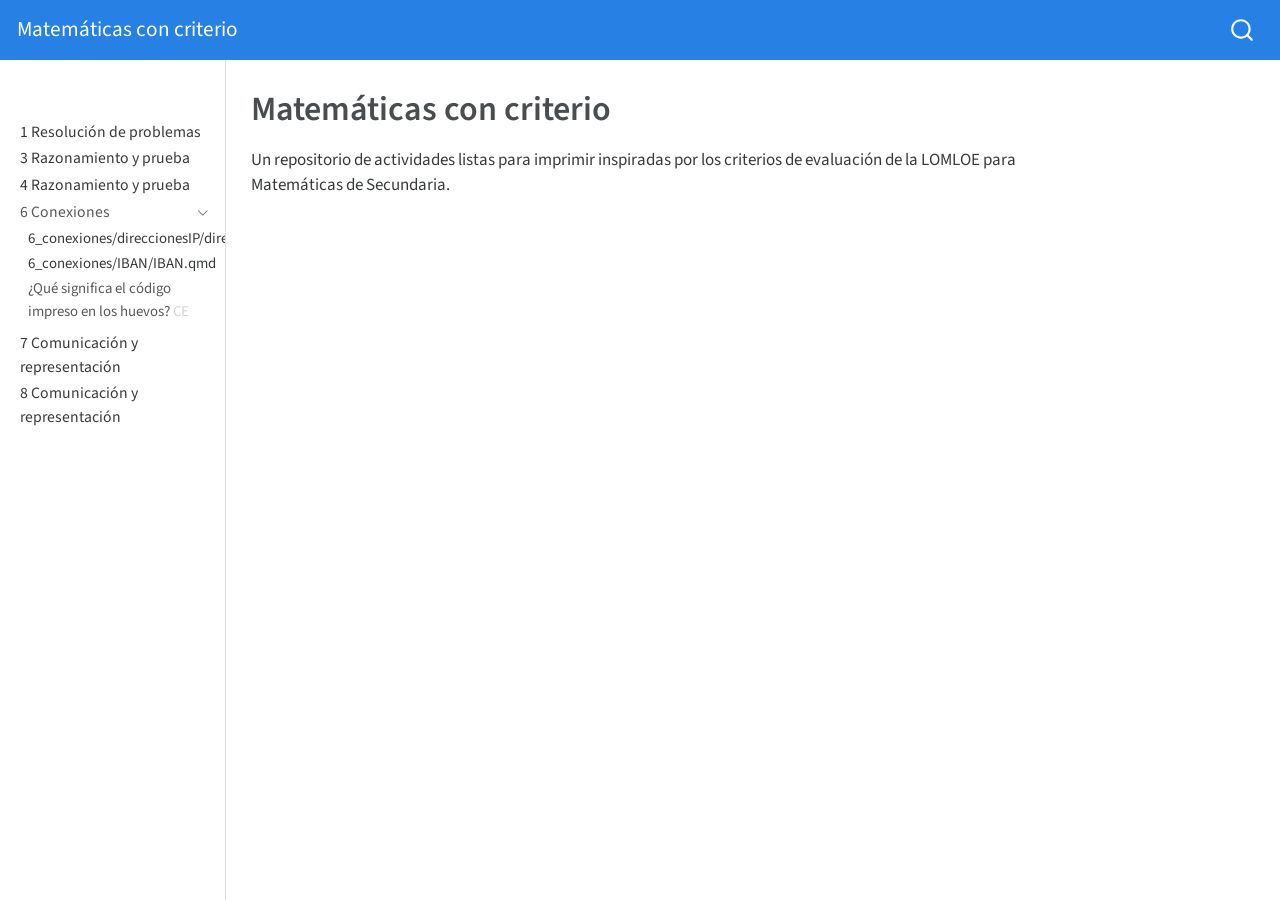
==== index.html @ c4a3662a "olakase" ====
<!DOCTYPE html>
<html xmlns="http://www.w3.org/1999/xhtml" lang="en" xml:lang="en"><head>

<meta charset="utf-8">
<meta name="generator" content="quarto-1.3.450">

<meta name="viewport" content="width=device-width, initial-scale=1.0, user-scalable=yes">


<title>Matemáticas con criterio</title>
<style>
code{white-space: pre-wrap;}
span.smallcaps{font-variant: small-caps;}
div.columns{display: flex; gap: min(4vw, 1.5em);}
div.column{flex: auto; overflow-x: auto;}
div.hanging-indent{margin-left: 1.5em; text-indent: -1.5em;}
ul.task-list{list-style: none;}
ul.task-list li input[type="checkbox"] {
  width: 0.8em;
  margin: 0 0.8em 0.2em -1em; /* quarto-specific, see https://github.com/quarto-dev/quarto-cli/issues/4556 */ 
  vertical-align: middle;
}
</style>


<script src="site_libs/quarto-nav/quarto-nav.js"></script>
<script src="site_libs/quarto-nav/headroom.min.js"></script>
<script src="site_libs/clipboard/clipboard.min.js"></script>
<script src="site_libs/quarto-search/autocomplete.umd.js"></script>
<script src="site_libs/quarto-search/fuse.min.js"></script>
<script src="site_libs/quarto-search/quarto-search.js"></script>
<meta name="quarto:offset" content="./">
<script src="site_libs/quarto-html/quarto.js"></script>
<script src="site_libs/quarto-html/popper.min.js"></script>
<script src="site_libs/quarto-html/tippy.umd.min.js"></script>
<script src="site_libs/quarto-html/anchor.min.js"></script>
<link href="site_libs/quarto-html/tippy.css" rel="stylesheet">
<link href="site_libs/quarto-html/quarto-syntax-highlighting.css" rel="stylesheet" id="quarto-text-highlighting-styles">
<script src="site_libs/bootstrap/bootstrap.min.js"></script>
<link href="site_libs/bootstrap/bootstrap-icons.css" rel="stylesheet">
<link href="site_libs/bootstrap/bootstrap.min.css" rel="stylesheet" id="quarto-bootstrap" data-mode="light">
<script id="quarto-search-options" type="application/json">{
  "location": "navbar",
  "copy-button": false,
  "collapse-after": 3,
  "panel-placement": "end",
  "type": "overlay",
  "limit": 20,
  "language": {
    "search-no-results-text": "No results",
    "search-matching-documents-text": "matching documents",
    "search-copy-link-title": "Copy link to search",
    "search-hide-matches-text": "Hide additional matches",
    "search-more-match-text": "more match in this document",
    "search-more-matches-text": "more matches in this document",
    "search-clear-button-title": "Clear",
    "search-detached-cancel-button-title": "Cancel",
    "search-submit-button-title": "Submit",
    "search-label": "Search"
  }
}</script>


<link rel="stylesheet" href="styles.css">
</head>

<body class="nav-sidebar docked nav-fixed">

<div id="quarto-search-results"></div>
  <header id="quarto-header" class="headroom fixed-top">
    <nav class="navbar navbar-expand-lg navbar-dark ">
      <div class="navbar-container container-fluid">
      <div class="navbar-brand-container">
    <a class="navbar-brand" href="./index.html">
    <span class="navbar-title">Matemáticas con criterio</span>
    </a>
  </div>
        <div class="quarto-navbar-tools ms-auto">
</div>
          <div id="quarto-search" class="" title="Search"></div>
      </div> <!-- /container-fluid -->
    </nav>
  <nav class="quarto-secondary-nav">
    <div class="container-fluid d-flex">
      <button type="button" class="quarto-btn-toggle btn" data-bs-toggle="collapse" data-bs-target="#quarto-sidebar,#quarto-sidebar-glass" aria-controls="quarto-sidebar" aria-expanded="false" aria-label="Toggle sidebar navigation" onclick="if (window.quartoToggleHeadroom) { window.quartoToggleHeadroom(); }">
        <i class="bi bi-layout-text-sidebar-reverse"></i>
      </button>
      <nav class="quarto-page-breadcrumbs" aria-label="breadcrumb"><ol class="breadcrumb"><li class="breadcrumb-item">Matemáticas con criterio</li></ol></nav>
      <a class="flex-grow-1" role="button" data-bs-toggle="collapse" data-bs-target="#quarto-sidebar,#quarto-sidebar-glass" aria-controls="quarto-sidebar" aria-expanded="false" aria-label="Toggle sidebar navigation" onclick="if (window.quartoToggleHeadroom) { window.quartoToggleHeadroom(); }">      
      </a>
      <button type="button" class="btn quarto-search-button" aria-label="" onclick="window.quartoOpenSearch();">
        <i class="bi bi-search"></i>
      </button>
    </div>
  </nav>
</header>
<!-- content -->
<div id="quarto-content" class="quarto-container page-columns page-rows-contents page-layout-article page-navbar">
<!-- sidebar -->
  <nav id="quarto-sidebar" class="sidebar collapse collapse-horizontal sidebar-navigation docked overflow-auto">
        <div class="mt-2 flex-shrink-0 align-items-center">
        <div class="sidebar-search">
        <div id="quarto-search" class="" title="Search"></div>
        </div>
        </div>
    <div class="sidebar-menu-container"> 
    <ul class="list-unstyled mt-1">
        <li class="sidebar-item sidebar-item-section">
      <span class="sidebar-item-text sidebar-link text-start">
 <span class="menu-text">1 Resolución de problemas</span></span>
  </li>
        <li class="sidebar-item sidebar-item-section">
      <span class="sidebar-item-text sidebar-link text-start">
 <span class="menu-text">3 Razonamiento y prueba</span></span>
  </li>
        <li class="sidebar-item sidebar-item-section">
      <span class="sidebar-item-text sidebar-link text-start">
 <span class="menu-text">4 Razonamiento y prueba</span></span>
  </li>
        <li class="sidebar-item sidebar-item-section">
      <div class="sidebar-item-container"> 
            <a class="sidebar-item-text sidebar-link text-start" data-bs-toggle="collapse" data-bs-target="#quarto-sidebar-section-4" aria-expanded="true">
 <span class="menu-text">6 Conexiones</span></a>
          <a class="sidebar-item-toggle text-start" data-bs-toggle="collapse" data-bs-target="#quarto-sidebar-section-4" aria-expanded="true" aria-label="Toggle section">
            <i class="bi bi-chevron-right ms-2"></i>
          </a> 
      </div>
      <ul id="quarto-sidebar-section-4" class="collapse list-unstyled sidebar-section depth1 show">  
          <li class="sidebar-item">
 <span class="menu-text">6_conexiones/direccionesIP/direccionesIP.qmd</span>
  </li>
          <li class="sidebar-item">
 <span class="menu-text">6_conexiones/IBAN/IBAN.qmd</span>
  </li>
          <li class="sidebar-item">
  <div class="sidebar-item-container"> 
  <a href="./6_conexiones/codigoHuevos/codigoHuevos.html" class="sidebar-item-text sidebar-link">
 <span class="menu-text">¿Qué significa el código impreso en los huevos? <span style="color:lightgrey;">CE</span></span></a>
  </div>
</li>
      </ul>
  </li>
        <li class="sidebar-item sidebar-item-section">
      <span class="sidebar-item-text sidebar-link text-start">
 <span class="menu-text">7 Comunicación y representación</span></span>
  </li>
        <li class="sidebar-item sidebar-item-section">
      <span class="sidebar-item-text sidebar-link text-start">
 <span class="menu-text">8 Comunicación y representación</span></span>
  </li>
    </ul>
    </div>
</nav>
<div id="quarto-sidebar-glass" data-bs-toggle="collapse" data-bs-target="#quarto-sidebar,#quarto-sidebar-glass"></div>
<!-- margin-sidebar -->
    <div id="quarto-margin-sidebar" class="sidebar margin-sidebar">
        
    </div>
<!-- main -->
<main class="content" id="quarto-document-content">

<header id="title-block-header" class="quarto-title-block default">
<div class="quarto-title">
<h1 class="title">Matemáticas con criterio</h1>
</div>



<div class="quarto-title-meta">

    
  
    
  </div>
  

</header>

<p>Un repositorio de actividades listas para imprimir inspiradas por los criterios de evaluación de la LOMLOE para Matemáticas de Secundaria.</p>



</main> <!-- /main -->
<script id="quarto-html-after-body" type="application/javascript">
window.document.addEventListener("DOMContentLoaded", function (event) {
  const toggleBodyColorMode = (bsSheetEl) => {
    const mode = bsSheetEl.getAttribute("data-mode");
    const bodyEl = window.document.querySelector("body");
    if (mode === "dark") {
      bodyEl.classList.add("quarto-dark");
      bodyEl.classList.remove("quarto-light");
    } else {
      bodyEl.classList.add("quarto-light");
      bodyEl.classList.remove("quarto-dark");
    }
  }
  const toggleBodyColorPrimary = () => {
    const bsSheetEl = window.document.querySelector("link#quarto-bootstrap");
    if (bsSheetEl) {
      toggleBodyColorMode(bsSheetEl);
    }
  }
  toggleBodyColorPrimary();  
  const icon = "";
  const anchorJS = new window.AnchorJS();
  anchorJS.options = {
    placement: 'right',
    icon: icon
  };
  anchorJS.add('.anchored');
  const isCodeAnnotation = (el) => {
    for (const clz of el.classList) {
      if (clz.startsWith('code-annotation-')) {                     
        return true;
      }
    }
    return false;
  }
  const clipboard = new window.ClipboardJS('.code-copy-button', {
    text: function(trigger) {
      const codeEl = trigger.previousElementSibling.cloneNode(true);
      for (const childEl of codeEl.children) {
        if (isCodeAnnotation(childEl)) {
          childEl.remove();
        }
      }
      return codeEl.innerText;
    }
  });
  clipboard.on('success', function(e) {
    // button target
    const button = e.trigger;
    // don't keep focus
    button.blur();
    // flash "checked"
    button.classList.add('code-copy-button-checked');
    var currentTitle = button.getAttribute("title");
    button.setAttribute("title", "Copied!");
    let tooltip;
    if (window.bootstrap) {
      button.setAttribute("data-bs-toggle", "tooltip");
      button.setAttribute("data-bs-placement", "left");
      button.setAttribute("data-bs-title", "Copied!");
      tooltip = new bootstrap.Tooltip(button, 
        { trigger: "manual", 
          customClass: "code-copy-button-tooltip",
          offset: [0, -8]});
      tooltip.show();    
    }
    setTimeout(function() {
      if (tooltip) {
        tooltip.hide();
        button.removeAttribute("data-bs-title");
        button.removeAttribute("data-bs-toggle");
        button.removeAttribute("data-bs-placement");
      }
      button.setAttribute("title", currentTitle);
      button.classList.remove('code-copy-button-checked');
    }, 1000);
    // clear code selection
    e.clearSelection();
  });
  function tippyHover(el, contentFn) {
    const config = {
      allowHTML: true,
      content: contentFn,
      maxWidth: 500,
      delay: 100,
      arrow: false,
      appendTo: function(el) {
          return el.parentElement;
      },
      interactive: true,
      interactiveBorder: 10,
      theme: 'quarto',
      placement: 'bottom-start'
    };
    window.tippy(el, config); 
  }
  const noterefs = window.document.querySelectorAll('a[role="doc-noteref"]');
  for (var i=0; i<noterefs.length; i++) {
    const ref = noterefs[i];
    tippyHover(ref, function() {
      // use id or data attribute instead here
      let href = ref.getAttribute('data-footnote-href') || ref.getAttribute('href');
      try { href = new URL(href).hash; } catch {}
      const id = href.replace(/^#\/?/, "");
      const note = window.document.getElementById(id);
      return note.innerHTML;
    });
  }
      let selectedAnnoteEl;
      const selectorForAnnotation = ( cell, annotation) => {
        let cellAttr = 'data-code-cell="' + cell + '"';
        let lineAttr = 'data-code-annotation="' +  annotation + '"';
        const selector = 'span[' + cellAttr + '][' + lineAttr + ']';
        return selector;
      }
      const selectCodeLines = (annoteEl) => {
        const doc = window.document;
        const targetCell = annoteEl.getAttribute("data-target-cell");
        const targetAnnotation = annoteEl.getAttribute("data-target-annotation");
        const annoteSpan = window.document.querySelector(selectorForAnnotation(targetCell, targetAnnotation));
        const lines = annoteSpan.getAttribute("data-code-lines").split(",");
        const lineIds = lines.map((line) => {
          return targetCell + "-" + line;
        })
        let top = null;
        let height = null;
        let parent = null;
        if (lineIds.length > 0) {
            //compute the position of the single el (top and bottom and make a div)
            const el = window.document.getElementById(lineIds[0]);
            top = el.offsetTop;
            height = el.offsetHeight;
            parent = el.parentElement.parentElement;
          if (lineIds.length > 1) {
            const lastEl = window.document.getElementById(lineIds[lineIds.length - 1]);
            const bottom = lastEl.offsetTop + lastEl.offsetHeight;
            height = bottom - top;
          }
          if (top !== null && height !== null && parent !== null) {
            // cook up a div (if necessary) and position it 
            let div = window.document.getElementById("code-annotation-line-highlight");
            if (div === null) {
              div = window.document.createElement("div");
              div.setAttribute("id", "code-annotation-line-highlight");
              div.style.position = 'absolute';
              parent.appendChild(div);
            }
            div.style.top = top - 2 + "px";
            div.style.height = height + 4 + "px";
            let gutterDiv = window.document.getElementById("code-annotation-line-highlight-gutter");
            if (gutterDiv === null) {
              gutterDiv = window.document.createElement("div");
              gutterDiv.setAttribute("id", "code-annotation-line-highlight-gutter");
              gutterDiv.style.position = 'absolute';
              const codeCell = window.document.getElementById(targetCell);
              const gutter = codeCell.querySelector('.code-annotation-gutter');
              gutter.appendChild(gutterDiv);
            }
            gutterDiv.style.top = top - 2 + "px";
            gutterDiv.style.height = height + 4 + "px";
          }
          selectedAnnoteEl = annoteEl;
        }
      };
      const unselectCodeLines = () => {
        const elementsIds = ["code-annotation-line-highlight", "code-annotation-line-highlight-gutter"];
        elementsIds.forEach((elId) => {
          const div = window.document.getElementById(elId);
          if (div) {
            div.remove();
          }
        });
        selectedAnnoteEl = undefined;
      };
      // Attach click handler to the DT
      const annoteDls = window.document.querySelectorAll('dt[data-target-cell]');
      for (const annoteDlNode of annoteDls) {
        annoteDlNode.addEventListener('click', (event) => {
          const clickedEl = event.target;
          if (clickedEl !== selectedAnnoteEl) {
            unselectCodeLines();
            const activeEl = window.document.querySelector('dt[data-target-cell].code-annotation-active');
            if (activeEl) {
              activeEl.classList.remove('code-annotation-active');
            }
            selectCodeLines(clickedEl);
            clickedEl.classList.add('code-annotation-active');
          } else {
            // Unselect the line
            unselectCodeLines();
            clickedEl.classList.remove('code-annotation-active');
          }
        });
      }
  const findCites = (el) => {
    const parentEl = el.parentElement;
    if (parentEl) {
      const cites = parentEl.dataset.cites;
      if (cites) {
        return {
          el,
          cites: cites.split(' ')
        };
      } else {
        return findCites(el.parentElement)
      }
    } else {
      return undefined;
    }
  };
  var bibliorefs = window.document.querySelectorAll('a[role="doc-biblioref"]');
  for (var i=0; i<bibliorefs.length; i++) {
    const ref = bibliorefs[i];
    const citeInfo = findCites(ref);
    if (citeInfo) {
      tippyHover(citeInfo.el, function() {
        var popup = window.document.createElement('div');
        citeInfo.cites.forEach(function(cite) {
          var citeDiv = window.document.createElement('div');
          citeDiv.classList.add('hanging-indent');
          citeDiv.classList.add('csl-entry');
          var biblioDiv = window.document.getElementById('ref-' + cite);
          if (biblioDiv) {
            citeDiv.innerHTML = biblioDiv.innerHTML;
          }
          popup.appendChild(citeDiv);
        });
        return popup.innerHTML;
      });
    }
  }
});
</script>
</div> <!-- /content -->



</body></html>
---- site_libs/quarto-html/tippy.css ----
.tippy-box[data-animation=fade][data-state=hidden]{opacity:0}[data-tippy-root]{max-width:calc(100vw - 10px)}.tippy-box{position:relative;background-color:#333;color:#fff;border-radius:4px;font-size:14px;line-height:1.4;white-space:normal;outline:0;transition-property:transform,visibility,opacity}.tippy-box[data-placement^=top]>.tippy-arrow{bottom:0}.tippy-box[data-placement^=top]>.tippy-arrow:before{bottom:-7px;left:0;border-width:8px 8px 0;border-top-color:initial;transform-origin:center top}.tippy-box[data-placement^=bottom]>.tippy-arrow{top:0}.tippy-box[data-placement^=bottom]>.tippy-arrow:before{top:-7px;left:0;border-width:0 8px 8px;border-bottom-color:initial;transform-origin:center bottom}.tippy-box[data-placement^=left]>.tippy-arrow{right:0}.tippy-box[data-placement^=left]>.tippy-arrow:before{border-width:8px 0 8px 8px;border-left-color:initial;right:-7px;transform-origin:center left}.tippy-box[data-placement^=right]>.tippy-arrow{left:0}.tippy-box[data-placement^=right]>.tippy-arrow:before{left:-7px;border-width:8px 8px 8px 0;border-right-color:initial;transform-origin:center right}.tippy-box[data-inertia][data-state=visible]{transition-timing-function:cubic-bezier(.54,1.5,.38,1.11)}.tippy-arrow{width:16px;height:16px;color:#333}.tippy-arrow:before{content:"";position:absolute;border-color:transparent;border-style:solid}.tippy-content{position:relative;padding:5px 9px;z-index:1}
---- site_libs/quarto-html/quarto-syntax-highlighting.css ----
/* quarto syntax highlight colors */
:root {
  --quarto-hl-ot-color: #003B4F;
  --quarto-hl-at-color: #657422;
  --quarto-hl-ss-color: #20794D;
  --quarto-hl-an-color: #5E5E5E;
  --quarto-hl-fu-color: #4758AB;
  --quarto-hl-st-color: #20794D;
  --quarto-hl-cf-color: #003B4F;
  --quarto-hl-op-color: #5E5E5E;
  --quarto-hl-er-color: #AD0000;
  --quarto-hl-bn-color: #AD0000;
  --quarto-hl-al-color: #AD0000;
  --quarto-hl-va-color: #111111;
  --quarto-hl-bu-color: inherit;
  --quarto-hl-ex-color: inherit;
  --quarto-hl-pp-color: #AD0000;
  --quarto-hl-in-color: #5E5E5E;
  --quarto-hl-vs-color: #20794D;
  --quarto-hl-wa-color: #5E5E5E;
  --quarto-hl-do-color: #5E5E5E;
  --quarto-hl-im-color: #00769E;
  --quarto-hl-ch-color: #20794D;
  --quarto-hl-dt-color: #AD0000;
  --quarto-hl-fl-color: #AD0000;
  --quarto-hl-co-color: #5E5E5E;
  --quarto-hl-cv-color: #5E5E5E;
  --quarto-hl-cn-color: #8f5902;
  --quarto-hl-sc-color: #5E5E5E;
  --quarto-hl-dv-color: #AD0000;
  --quarto-hl-kw-color: #003B4F;
}

/* other quarto variables */
:root {
  --quarto-font-monospace: SFMono-Regular, Menlo, Monaco, Consolas, "Liberation Mono", "Courier New", monospace;
}

pre > code.sourceCode > span {
  color: #003B4F;
}

code span {
  color: #003B4F;
}

code.sourceCode > span {
  color: #003B4F;
}

div.sourceCode,
div.sourceCode pre.sourceCode {
  color: #003B4F;
}

code span.ot {
  color: #003B4F;
  font-style: inherit;
}

code span.at {
  color: #657422;
  font-style: inherit;
}

code span.ss {
  color: #20794D;
  font-style: inherit;
}

code span.an {
  color: #5E5E5E;
  font-style: inherit;
}

code span.fu {
  color: #4758AB;
  font-style: inherit;
}

code span.st {
  color: #20794D;
  font-style: inherit;
}

code span.cf {
  color: #003B4F;
  font-style: inherit;
}

code span.op {
  color: #5E5E5E;
  font-style: inherit;
}

code span.er {
  color: #AD0000;
  font-style: inherit;
}

code span.bn {
  color: #AD0000;
  font-style: inherit;
}

code span.al {
  color: #AD0000;
  font-style: inherit;
}

code span.va {
  color: #111111;
  font-style: inherit;
}

code span.bu {
  font-style: inherit;
}

code span.ex {
  font-style: inherit;
}

code span.pp {
  color: #AD0000;
  font-style: inherit;
}

code span.in {
  color: #5E5E5E;
  font-style: inherit;
}

code span.vs {
  color: #20794D;
  font-style: inherit;
}

code span.wa {
  color: #5E5E5E;
  font-style: italic;
}

code span.do {
  color: #5E5E5E;
  font-style: italic;
}

code span.im {
  color: #00769E;
  font-style: inherit;
}

code span.ch {
  color: #20794D;
  font-style: inherit;
}

code span.dt {
  color: #AD0000;
  font-style: inherit;
}

code span.fl {
  color: #AD0000;
  font-style: inherit;
}

code span.co {
  color: #5E5E5E;
  font-style: inherit;
}

code span.cv {
  color: #5E5E5E;
  font-style: italic;
}

code span.cn {
  color: #8f5902;
  font-style: inherit;
}

code span.sc {
  color: #5E5E5E;
  font-style: inherit;
}

code span.dv {
  color: #AD0000;
  font-style: inherit;
}

code span.kw {
  color: #003B4F;
  font-style: inherit;
}

.prevent-inlining {
  content: "</";
}

/*# sourceMappingURL=debc5d5d77c3f9108843748ff7464032.css.map */
---- styles.css ----
/* css styles */
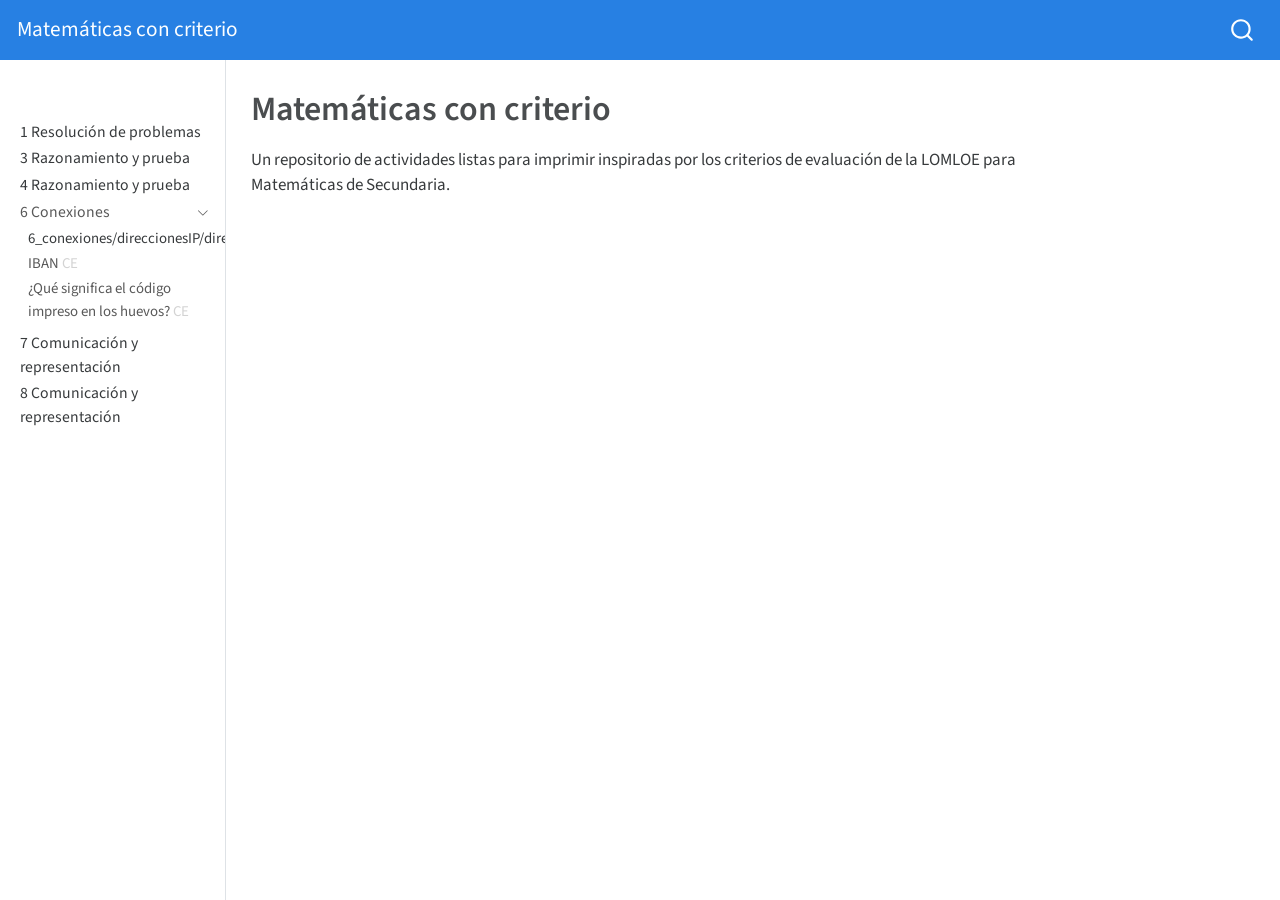
==== commit 8bdd2129: "olakase" ====
--- a/index.html
+++ b/index.html
@@ -130,8 +130,11 @@
  <span class="menu-text">6_conexiones/direccionesIP/direccionesIP.qmd</span>
   </li>
           <li class="sidebar-item">
- <span class="menu-text">6_conexiones/IBAN/IBAN.qmd</span>
-  </li>
+  <div class="sidebar-item-container"> 
+  <a href="./6_conexiones/IBAN/IBAN.html" class="sidebar-item-text sidebar-link">
+ <span class="menu-text">IBAN <span style="color:lightgrey;">CE</span></span></a>
+  </div>
+</li>
           <li class="sidebar-item">
   <div class="sidebar-item-container"> 
   <a href="./6_conexiones/codigoHuevos/codigoHuevos.html" class="sidebar-item-text sidebar-link">
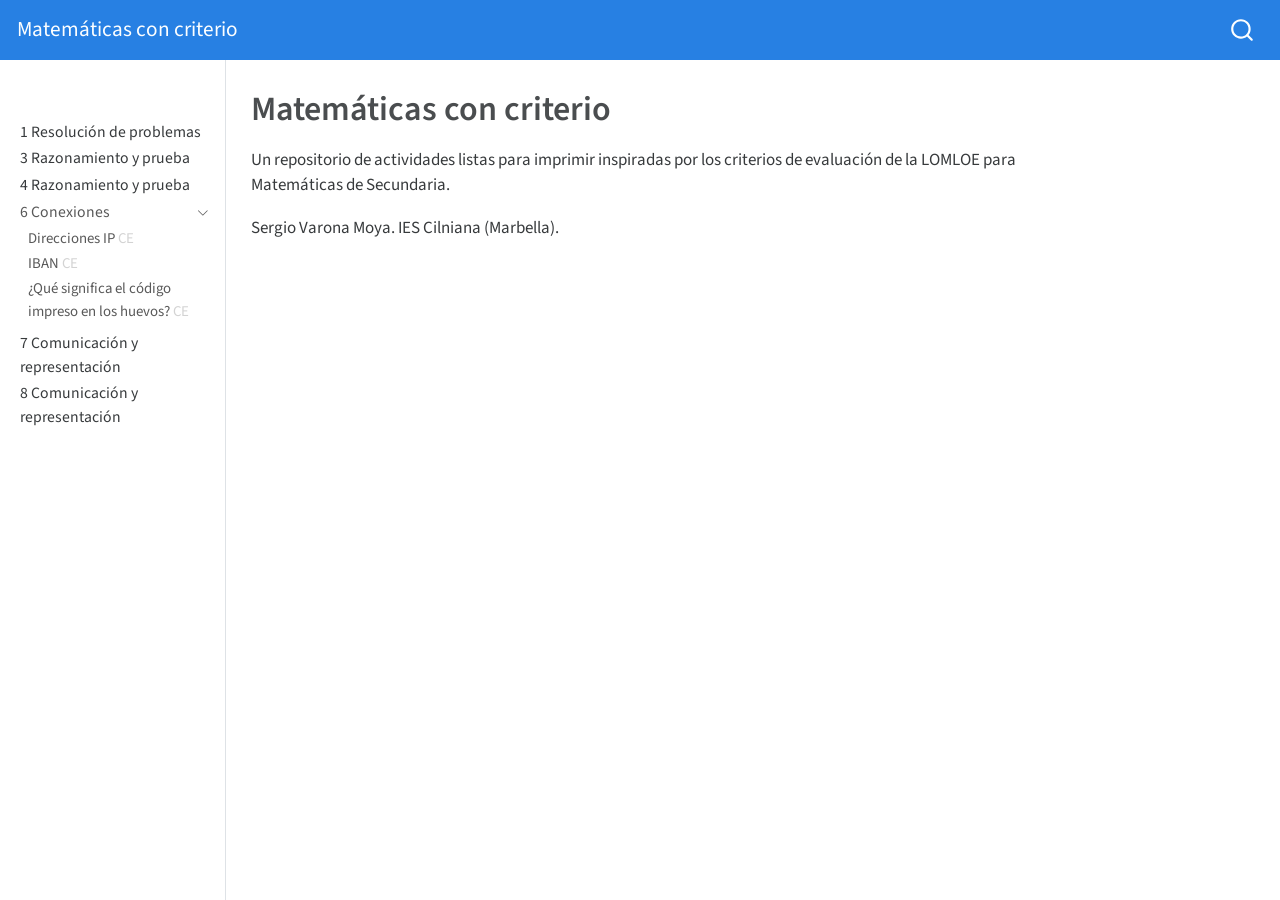
==== commit 641fd44b: "olakase" ====
--- a/index.html
+++ b/index.html
@@ -127,8 +127,11 @@
       </div>
       <ul id="quarto-sidebar-section-4" class="collapse list-unstyled sidebar-section depth1 show">  
           <li class="sidebar-item">
- <span class="menu-text">6_conexiones/direccionesIP/direccionesIP.qmd</span>
-  </li>
+  <div class="sidebar-item-container"> 
+  <a href="./6_conexiones/direccionesIP/direccionesIP.html" class="sidebar-item-text sidebar-link">
+ <span class="menu-text">Direcciones IP <span style="color:lightgrey;">CE</span></span></a>
+  </div>
+</li>
           <li class="sidebar-item">
   <div class="sidebar-item-container"> 
   <a href="./6_conexiones/IBAN/IBAN.html" class="sidebar-item-text sidebar-link">
@@ -183,7 +186,7 @@
 
 
 
-</main> <!-- /main -->
+<p>Sergio Varona Moya. IES Cilniana (Marbella).</p></main> <!-- /main -->
 <script id="quarto-html-after-body" type="application/javascript">
 window.document.addEventListener("DOMContentLoaded", function (event) {
   const toggleBodyColorMode = (bsSheetEl) => {
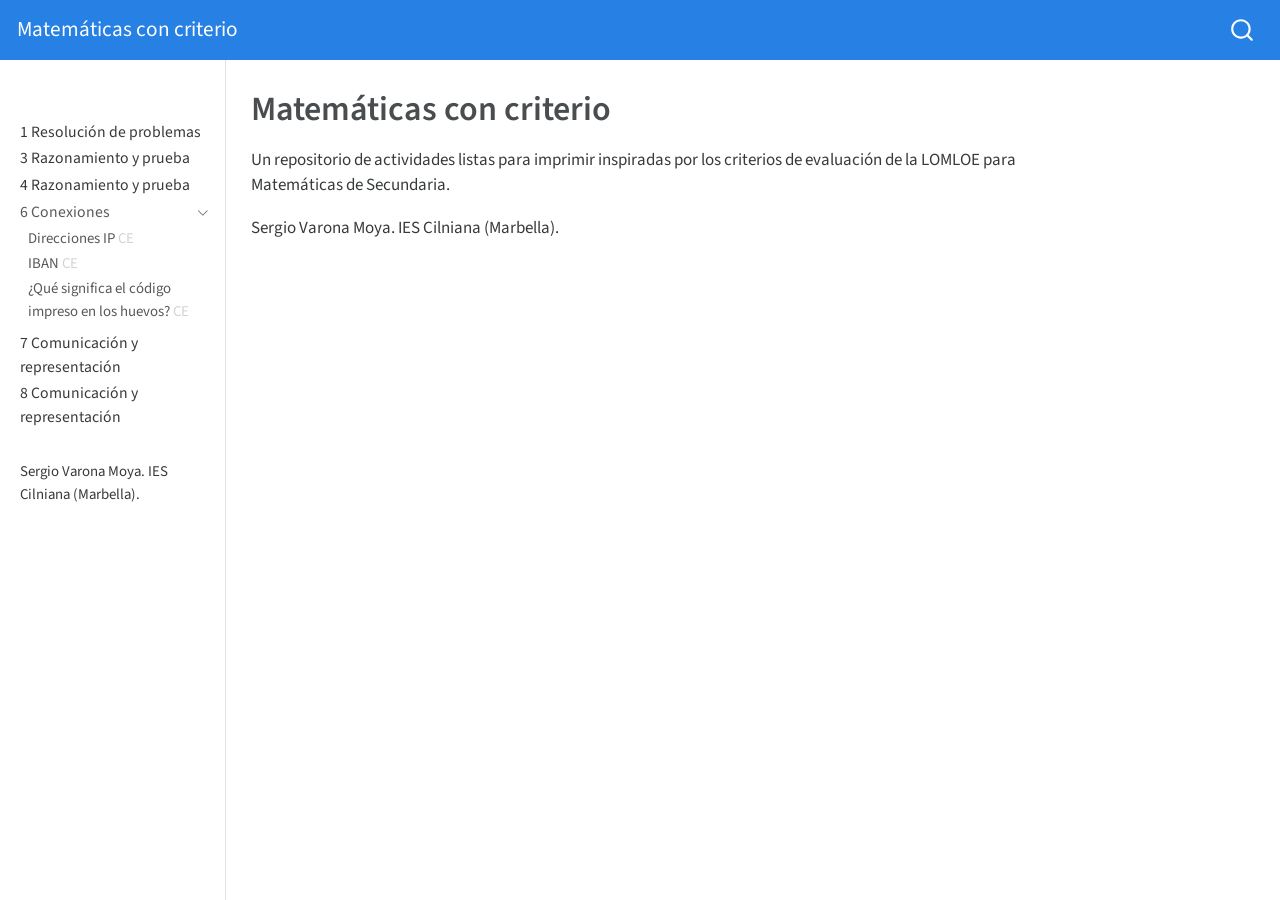
==== commit f091bf8c: "olakase" ====
--- a/index.html
+++ b/index.html
@@ -156,7 +156,9 @@
   </li>
     </ul>
     </div>
-</nav>
+<div class="quarto-sidebar-footer"><div class="sidebar-footer-item">
+<p>Sergio Varona Moya. IES Cilniana (Marbella).</p>
+</div></div></nav>
 <div id="quarto-sidebar-glass" data-bs-toggle="collapse" data-bs-target="#quarto-sidebar,#quarto-sidebar-glass"></div>
 <!-- margin-sidebar -->
     <div id="quarto-margin-sidebar" class="sidebar margin-sidebar">
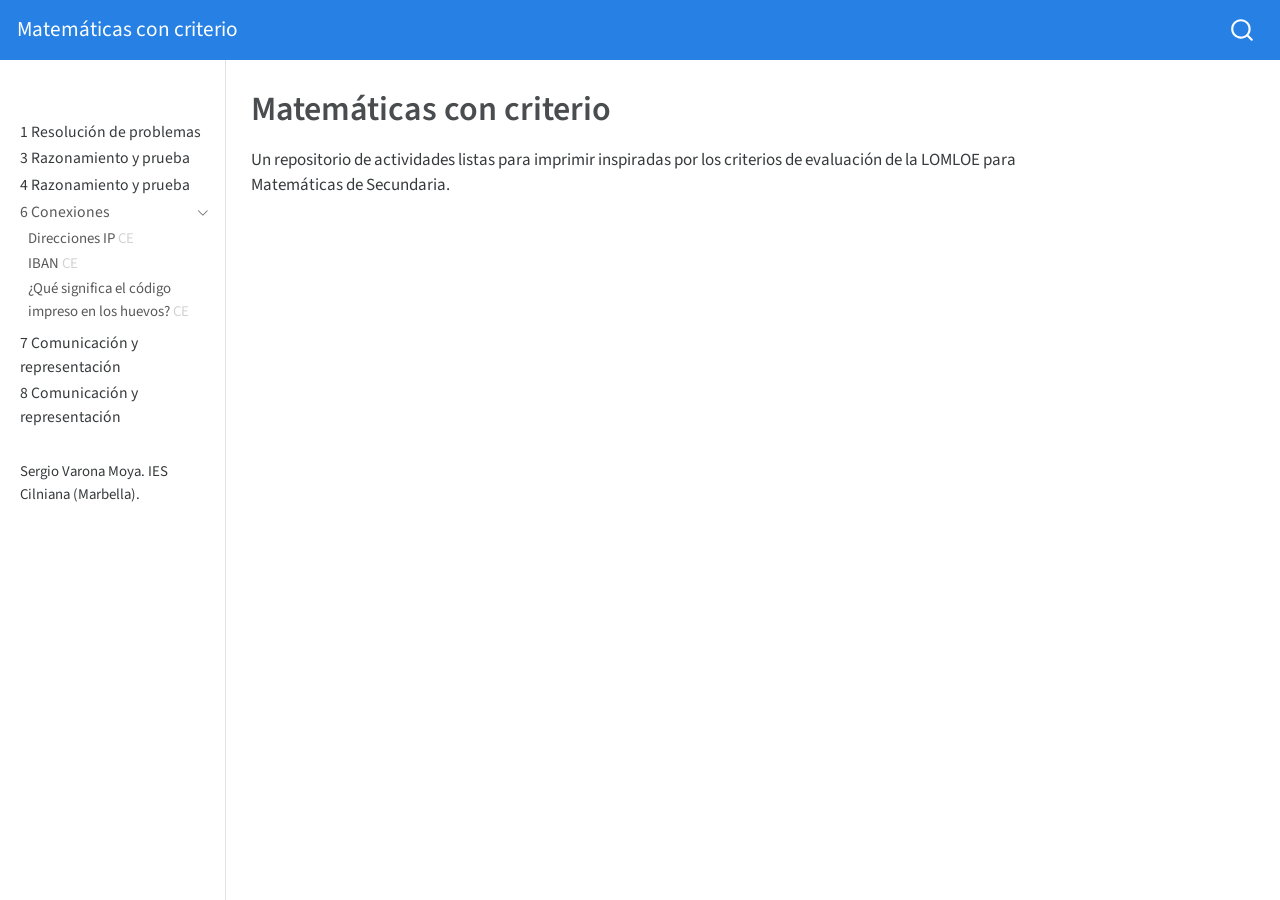
==== commit 97b7dc72: "olakase" ====
--- a/index.html
+++ b/index.html
@@ -188,7 +188,7 @@
 
 
 
-<p>Sergio Varona Moya. IES Cilniana (Marbella).</p></main> <!-- /main -->
+</main> <!-- /main -->
 <script id="quarto-html-after-body" type="application/javascript">
 window.document.addEventListener("DOMContentLoaded", function (event) {
   const toggleBodyColorMode = (bsSheetEl) => {
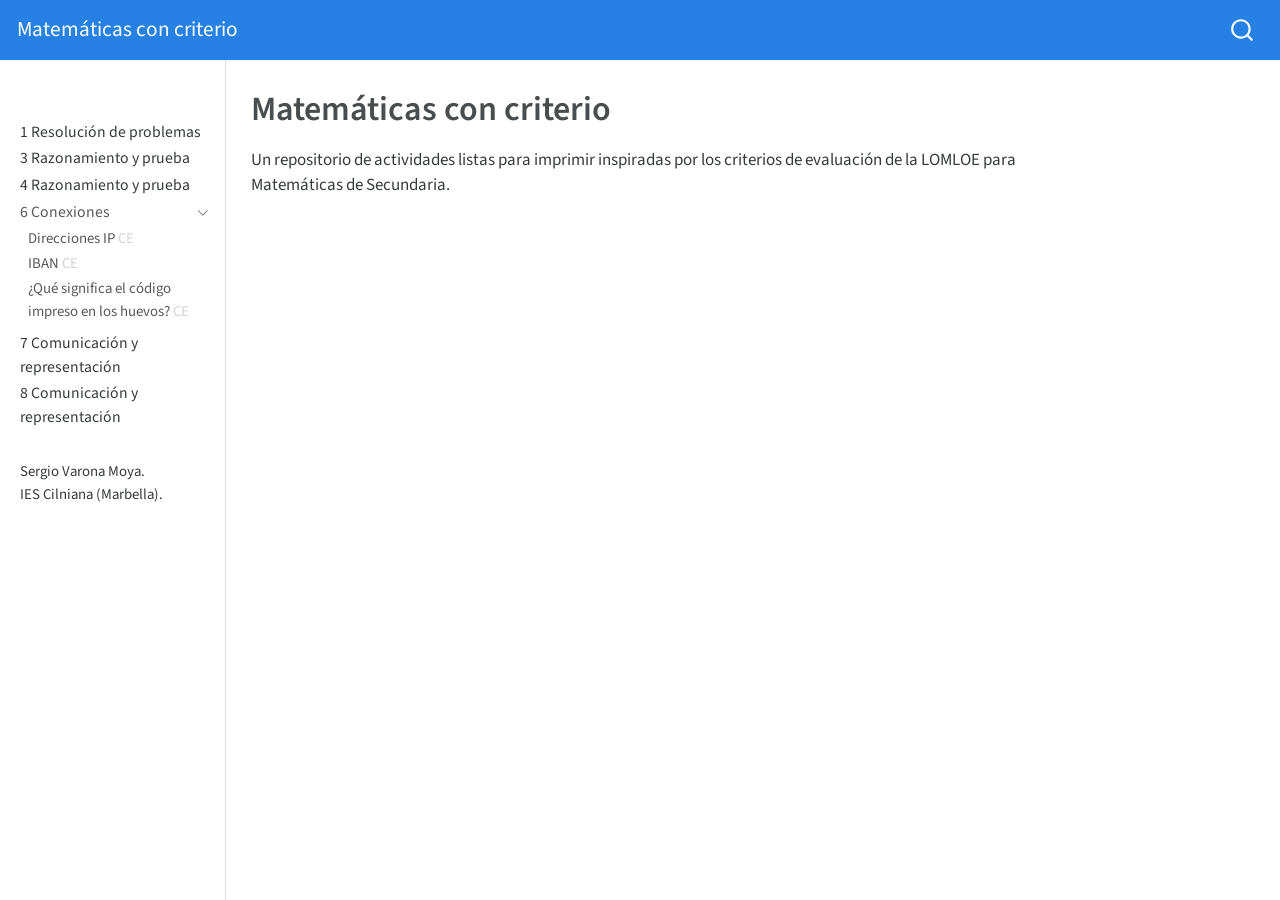
==== commit 8b34c940: "olakase" ====
--- a/index.html
+++ b/index.html
@@ -157,7 +157,7 @@
     </ul>
     </div>
 <div class="quarto-sidebar-footer"><div class="sidebar-footer-item">
-<p>Sergio Varona Moya. IES Cilniana (Marbella).</p>
+<p>Sergio Varona Moya.<br> IES Cilniana (Marbella).</p>
 </div></div></nav>
 <div id="quarto-sidebar-glass" data-bs-toggle="collapse" data-bs-target="#quarto-sidebar,#quarto-sidebar-glass"></div>
 <!-- margin-sidebar -->
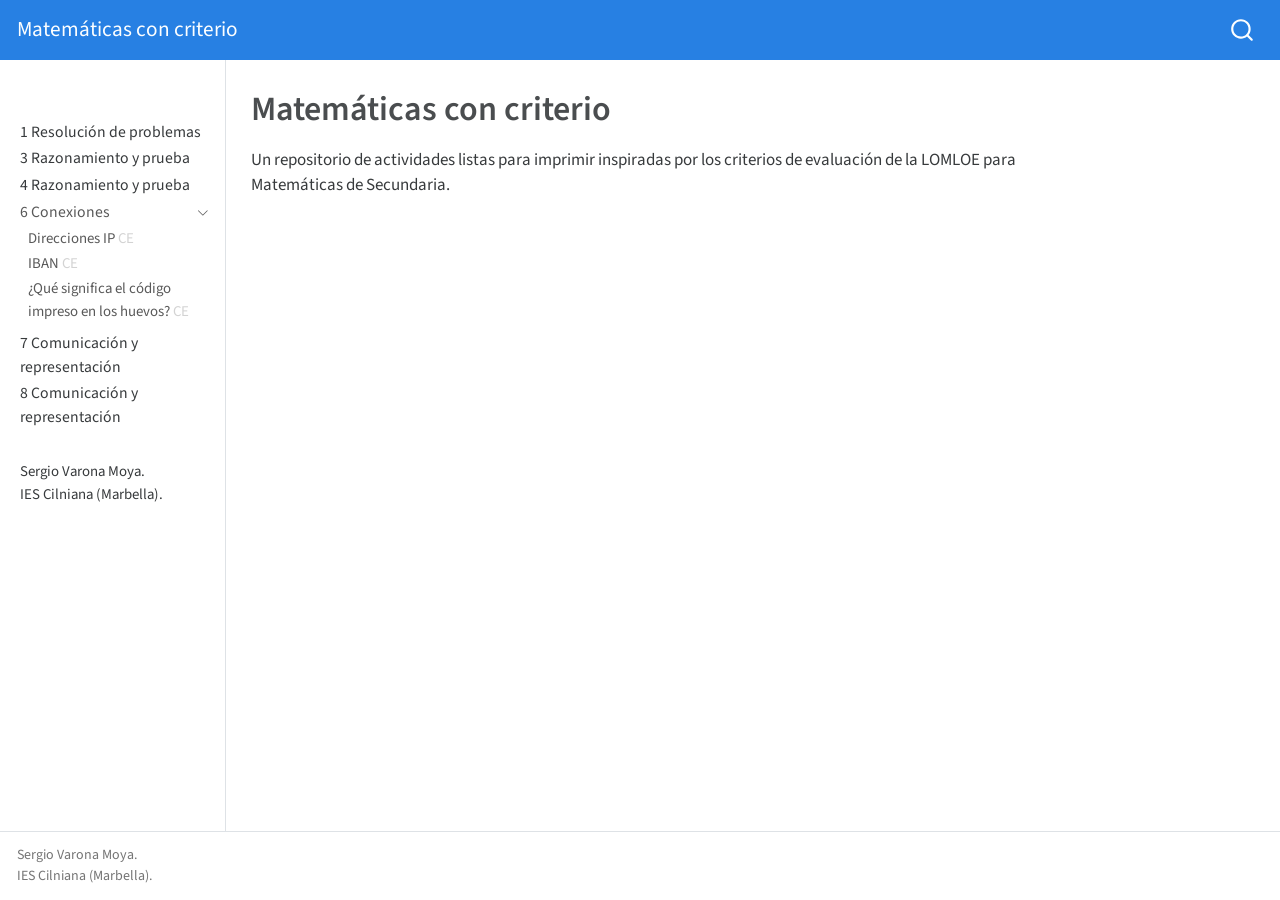
==== commit a7fd5339: "olakase" ====
--- a/index.html
+++ b/index.html
@@ -423,6 +423,23 @@
 });
 </script>
 </div> <!-- /content -->
+<footer class="footer">
+  <div class="nav-footer">
+    <div class="nav-footer-left">
+      <ul class="footer-items list-unstyled">
+    <li class="nav-item">
+ Sergio Varona Moya.<br> IES Cilniana (Marbella).
+  </li>  
+</ul>
+    </div>   
+    <div class="nav-footer-center">
+      &nbsp;
+    </div>
+    <div class="nav-footer-right">
+      &nbsp;
+    </div>
+  </div>
+</footer>
 
 
 
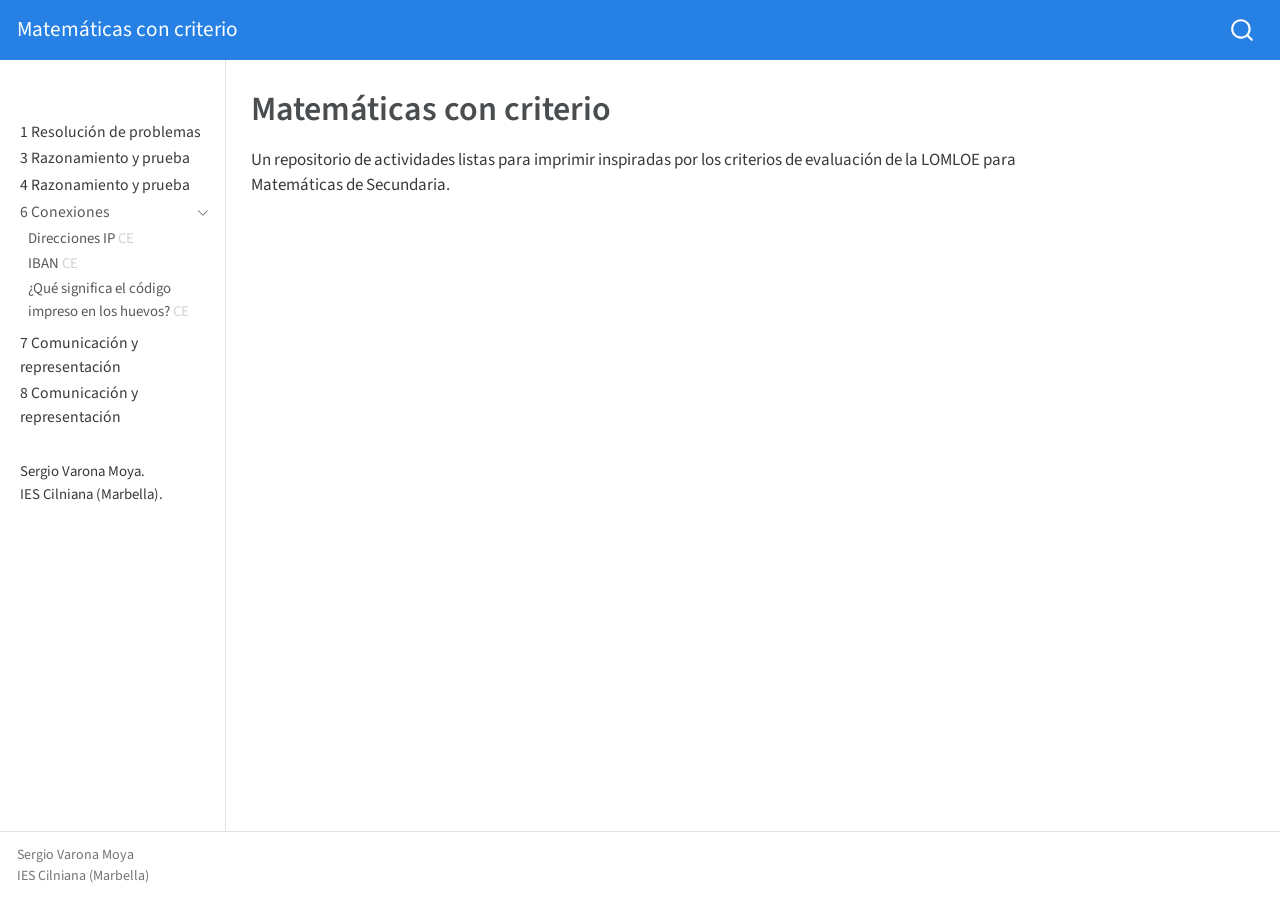
==== commit 72482396: "olakase" ====
--- a/index.html
+++ b/index.html
@@ -428,7 +428,7 @@
     <div class="nav-footer-left">
       <ul class="footer-items list-unstyled">
     <li class="nav-item">
- Sergio Varona Moya.<br> IES Cilniana (Marbella).
+ Sergio Varona Moya<br> IES Cilniana (Marbella)
   </li>  
 </ul>
     </div>   
